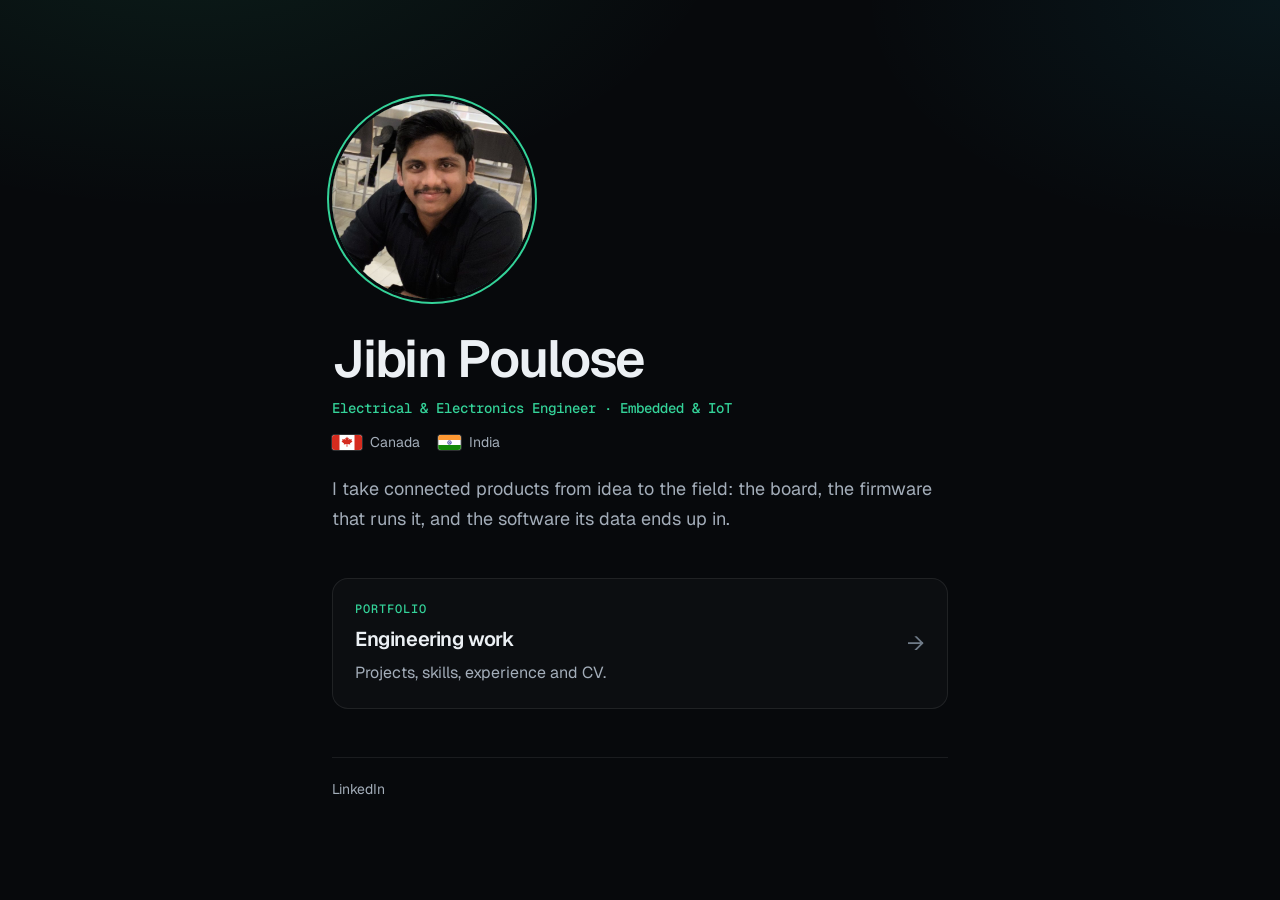
==== index.html @ 8bdfaa64 "Add home page Root page for jibinp.github.io: photo, name, role, Canada and India flags, link to the" ====
<!doctype html>
<html lang="en">
<head>
<meta charset="utf-8">
<meta name="viewport" content="width=device-width, initial-scale=1">
<title>Jibin Poulose</title>
<meta name="description" content="Jibin Poulose, electrical and electronics engineer. Embedded firmware, IoT hardware and software.">
<link rel="canonical" href="https://jibinp.github.io/">
<link rel="icon" href="favicon.svg" type="image/svg+xml">
<link rel="preconnect" href="https://fonts.googleapis.com">
<link rel="preconnect" href="https://fonts.gstatic.com" crossorigin>
<link href="https://fonts.googleapis.com/css2?family=Geist:wght@400;500;600;700&family=Geist+Mono:wght@500&display=swap" rel="stylesheet">
<link rel="stylesheet" href="style.css">
</head>
<body>
<main class="wrap">
  <img class="photo" src="photo.jpg" alt="Jibin Poulose" width="200" height="200">
  <h1>Jibin Poulose</h1>
  <p class="role">Electrical &amp; Electronics Engineer · Embedded &amp; IoT</p>
  <p class="flags">
    <span class="flag">
      <svg viewBox="0 0 40 20" width="30" height="15" role="img" aria-label="Flag of Canada"><rect width="40" height="20" fill="#fff"/><rect width="10" height="20" fill="#d52b1e"/><rect x="30" width="10" height="20" fill="#d52b1e"/><polygon fill="#d52b1e" transform="translate(11.5 1.2) scale(.85)" points="10,1 11.3,3.6 12.8,3 12.2,6.6 14.6,4.4 15.2,5.8 17.8,5.2 17,7.8 18.6,8.6 14.6,12 15.1,13.4 10.6,12.8 10.7,17 9.3,17 9.4,12.8 4.9,13.4 5.4,12 1.4,8.6 3,7.8 2.2,5.2 4.8,5.8 5.4,4.4 7.8,6.6 7.2,3 8.7,3.6"/></svg>
      Canada
    </span>
    <span class="flag">
      <svg viewBox="0 0 30 20" width="23" height="15" role="img" aria-label="Flag of India"><rect width="30" height="20" fill="#fff"/><rect width="30" height="6.67" fill="#ff9933"/><rect y="13.33" width="30" height="6.67" fill="#138808"/><circle cx="15" cy="10" r="2.6" fill="none" stroke="#000080" stroke-width=".5"/><circle cx="15" cy="10" r="1.3" fill="none" stroke="#000080" stroke-width="2.6" stroke-dasharray=".2 .34"/><circle cx="15" cy="10" r=".5" fill="#000080"/></svg>
      India
    </span>
  </p>
  <p class="lead">I take connected products from idea to the field: the board, the firmware that runs it, and the software its data ends up in.</p>

  <nav class="links" aria-label="Sections">
    <a class="card" href="/portfolio/">
      <span class="card__tag">Portfolio</span>
      <span class="card__title">Engineering work</span>
      <span class="card__text">Projects, skills, experience and CV.</span>
      <span class="card__go" aria-hidden="true">→</span>
    </a>
  </nav>

  <footer class="foot">
    <a href="https://www.linkedin.com/in/jibinpoulose/" rel="noopener">LinkedIn</a>
  </footer>
</main>
<!-- Leave-a-message button. Put the Web3Forms access key in data-key; empty = hidden. -->
<script src="message.js" data-key="" data-site="Home" defer></script>
</body>
</html>
---- style.css ----
:root {
  --bg: #07090c;
  --surface: rgba(255, 255, 255, 0.025);
  --surface-2: rgba(255, 255, 255, 0.05);
  --border: rgba(255, 255, 255, 0.08);
  --border-strong: rgba(255, 255, 255, 0.16);
  --text: #ecf0f4;
  --text-2: #a3adb9;
  --text-3: #6f7a87;
  --accent: #34d399;
  --accent-2: #22d3ee;
  --font: "Geist", "Inter", system-ui, -apple-system, "Segoe UI", sans-serif;
  --mono: "Geist Mono", ui-monospace, Consolas, monospace;
  color-scheme: dark;
}
*, *::before, *::after { box-sizing: border-box; }
html, body { margin: 0; }
body {
  min-height: 100vh;
  background:
    radial-gradient(900px 500px at 15% -10%, rgba(52, 211, 153, .10), transparent 60%),
    radial-gradient(700px 400px at 100% 0%, rgba(34, 211, 238, .07), transparent 60%),
    var(--bg);
  color: var(--text);
  font: 400 16px/1.65 var(--font);
  -webkit-font-smoothing: antialiased;
  display: grid;
  grid-template-columns: minmax(0, 1fr);
  place-items: center;
}
a { color: inherit; text-decoration: none; }
.wrap { width: 100%; max-width: 680px; padding: 64px 16px; }
@media (min-width: 768px) { .wrap { padding: 96px 32px; } }

.mark {
  width: 56px; height: 56px; border-radius: 14px;
  display: grid; place-items: center;
  background: linear-gradient(135deg, var(--accent), var(--accent-2));
  color: #04130d; font: 700 20px var(--mono);
  margin-bottom: 28px;
}
.photo {
  display: block; width: 170px; height: 170px; border-radius: 50%; object-fit: cover;
  margin-bottom: 32px;
  box-shadow: 0 0 0 3px var(--bg), 0 0 0 5px var(--accent);
}
@media (min-width: 768px) { .photo { width: 200px; height: 200px; } }
h1 { margin: 0; font-size: clamp(36px, 7vw, 52px); font-weight: 600; letter-spacing: -0.03em; line-height: 1.08; }
.role { margin: 12px 0 0; font: 500 14px var(--mono); color: var(--accent); }
.flags { display: flex; flex-wrap: wrap; gap: 8px 18px; margin: 14px 0 0; font-size: 14px; color: var(--text-2); }
.flag { display: inline-flex; align-items: center; gap: 8px; }
.flag svg { border-radius: 3px; box-shadow: 0 0 0 1px var(--border-strong); }
.lead { margin: 20px 0 0; font-size: 18px; color: var(--text-2); max-width: 56ch; }

.links { display: grid; gap: 14px; margin-top: 44px; }
.card {
  position: relative; display: block;
  padding: 22px 56px 22px 22px;
  border: 1px solid var(--border); border-radius: 16px;
  background: var(--surface);
  transition: border-color .2s, background .2s, transform .2s;
}
.card:hover, .card:focus-visible { border-color: var(--border-strong); background: var(--surface-2); transform: translateY(-2px); }
.card:focus-visible { outline: 2px solid var(--accent); outline-offset: 3px; }
.card__tag { display: block; font: 500 12px var(--mono); color: var(--accent); text-transform: uppercase; letter-spacing: .08em; }
.card__title { display: block; margin-top: 6px; font-size: 20px; font-weight: 600; letter-spacing: -0.02em; }
.card__text { display: block; margin-top: 4px; color: var(--text-2); }
.card__go { position: absolute; right: 22px; top: 50%; transform: translateY(-50%); font-size: 22px; color: var(--text-3); transition: color .2s, right .2s; }
.card:hover .card__go { color: var(--accent); right: 18px; }

.foot { margin-top: 48px; padding-top: 20px; border-top: 1px solid var(--border); font-size: 14px; color: var(--text-3); }
.foot a { color: var(--text-2); }
.foot a:hover { color: var(--accent); }
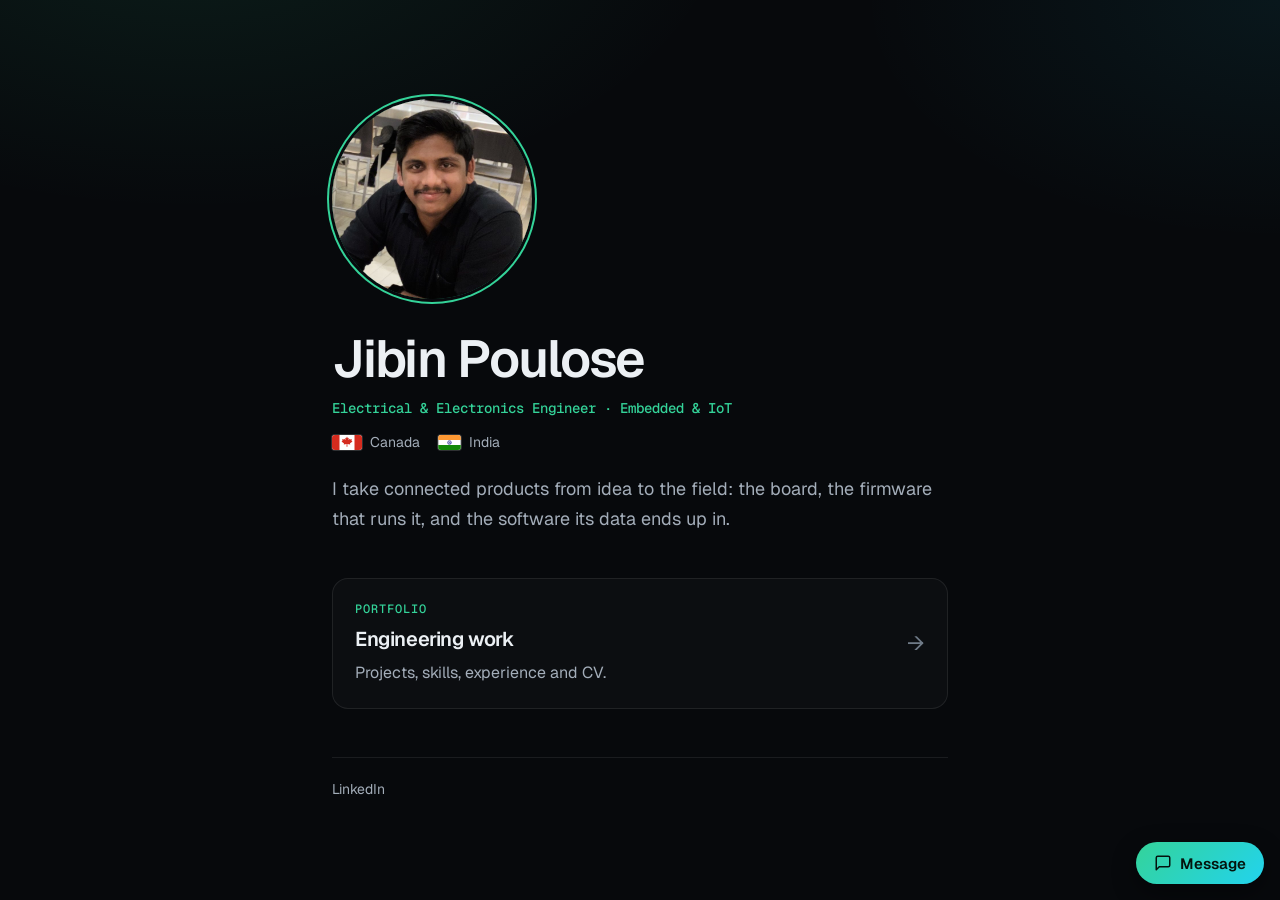
==== commit 6a137dcf: "Turn on message button Set the Web3Forms key; name optional, email and message required.  Co-Authore" ====
--- a/index.html
+++ b/index.html
@@ -43,6 +43,6 @@
   </footer>
 </main>
 <!-- Leave-a-message button. Put the Web3Forms access key in data-key; empty = hidden. -->
-<script src="message.js" data-key="" data-site="Home" defer></script>
+<script src="message.js" data-key="5dd3eb15-12bd-4d4c-b577-b092ed6fab65" data-site="Home" defer></script>
 </body>
 </html>
